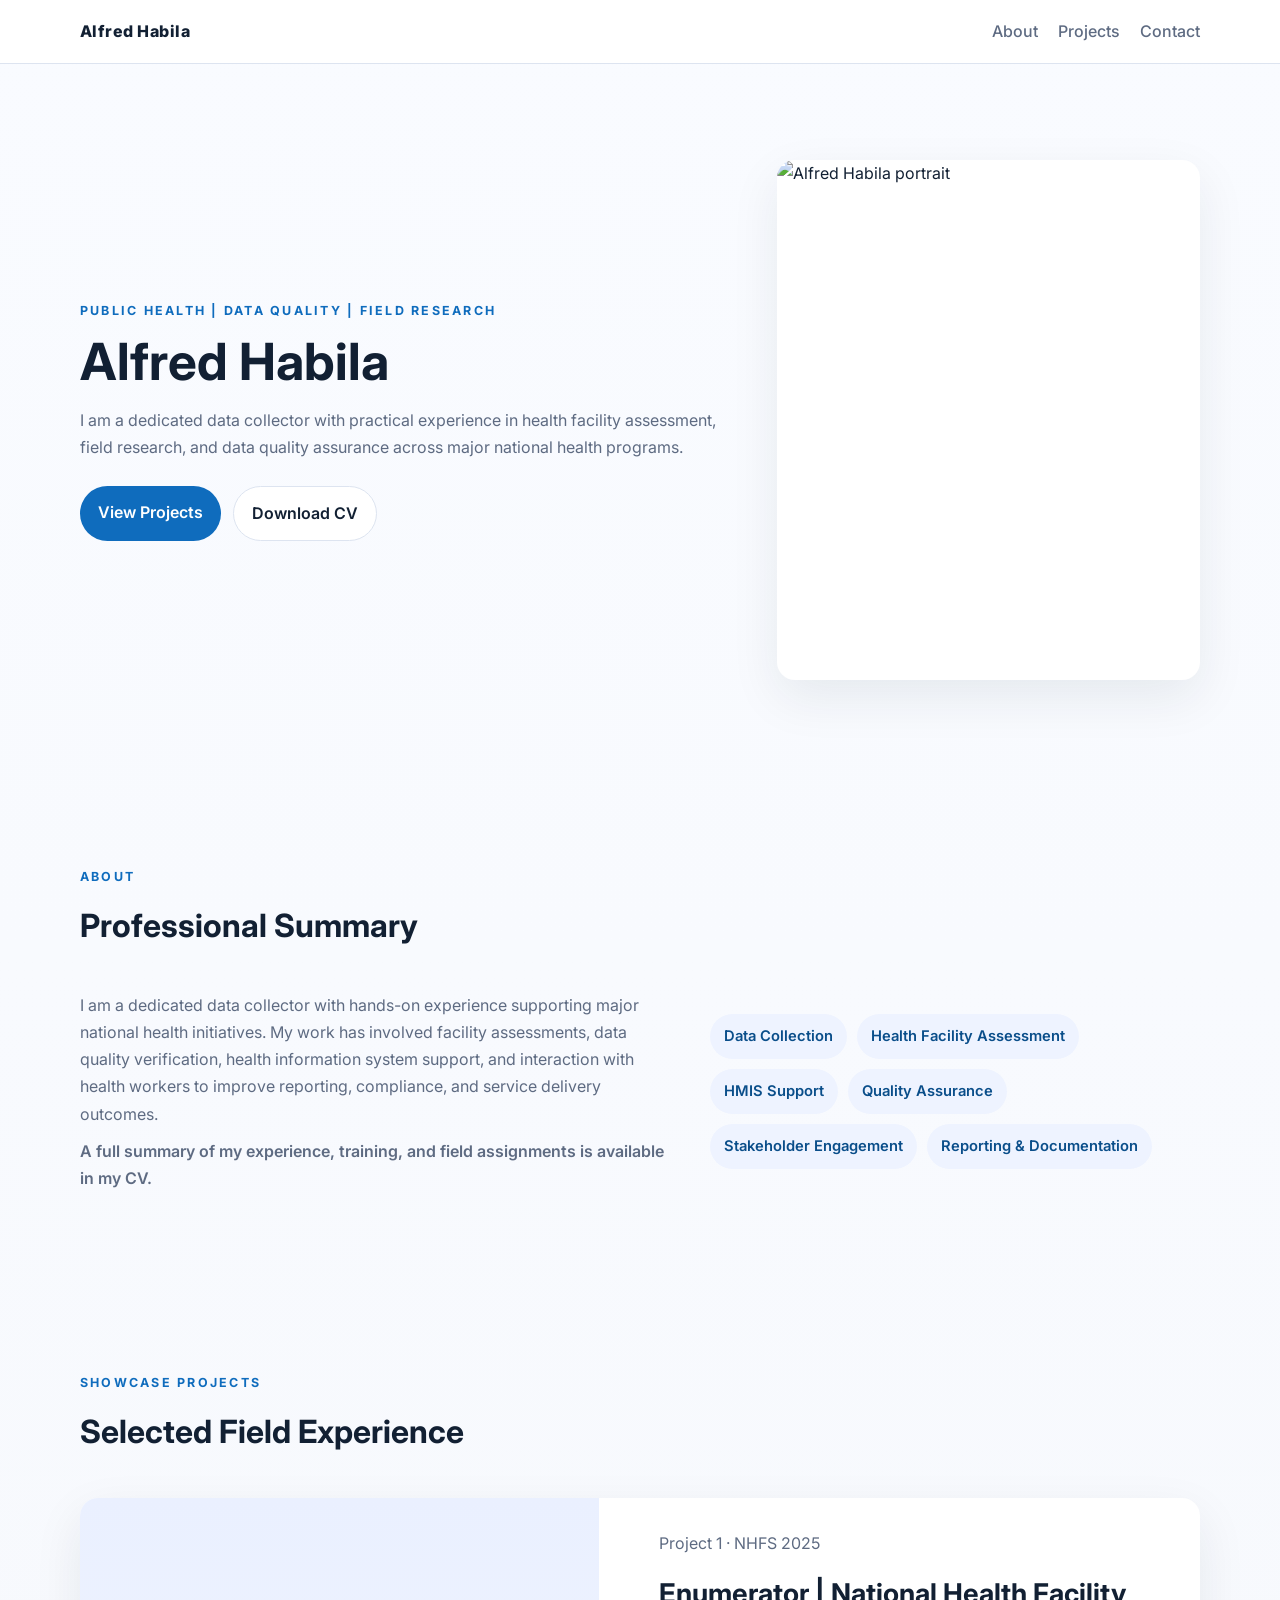
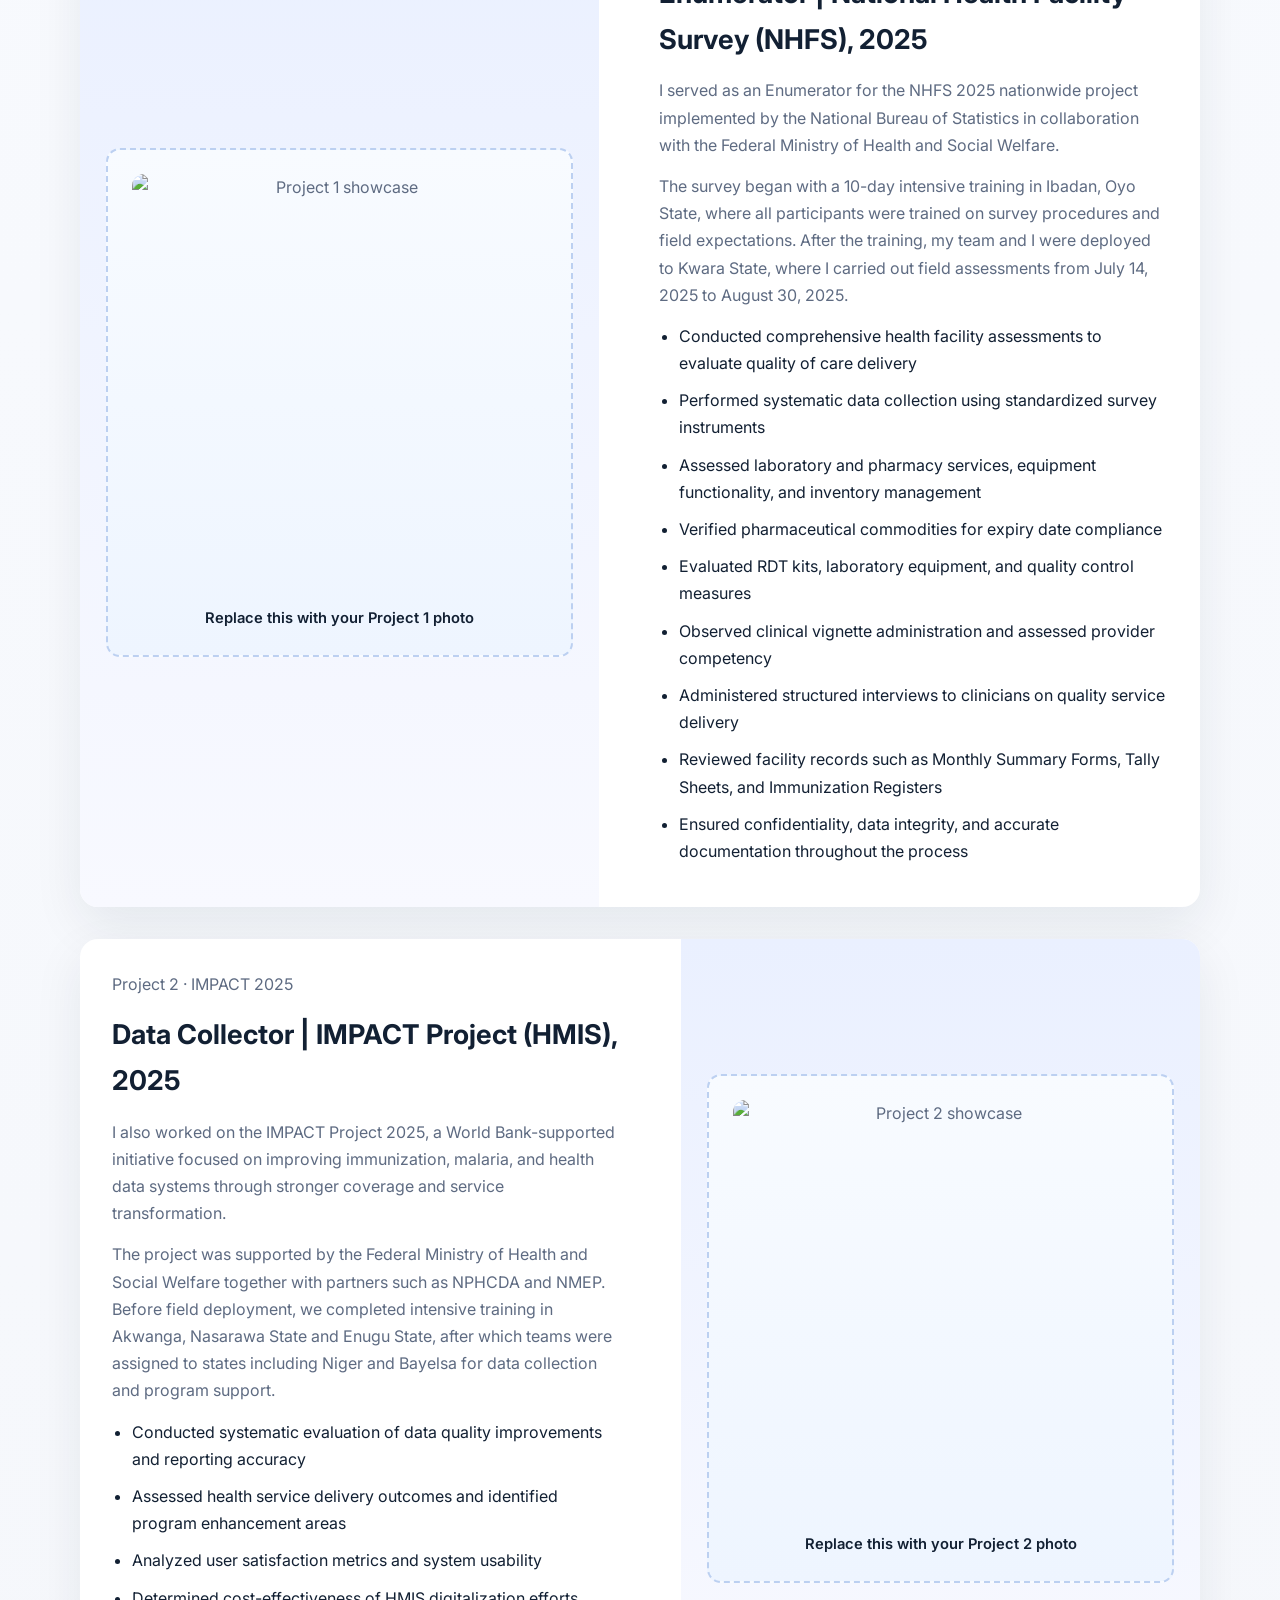
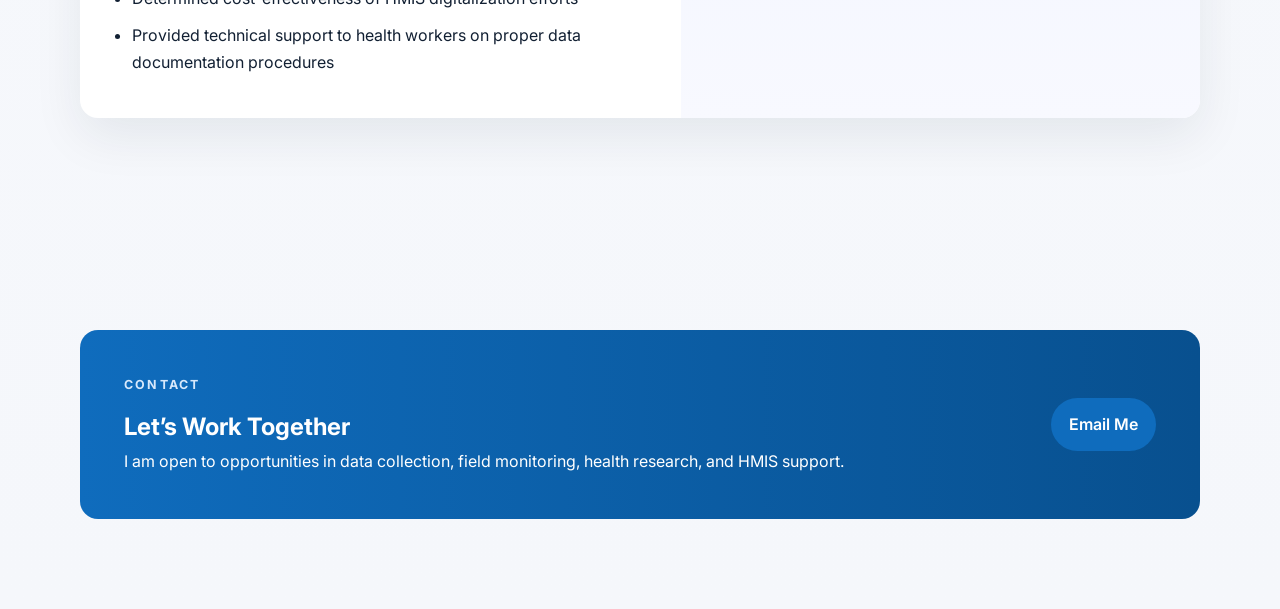
==== index.html @ c8ea1f46 "Add portfolio website and CV page" ====
<!DOCTYPE html>
<html lang="en">
  <head>
    <meta charset="UTF-8" />
    <meta name="viewport" content="width=device-width, initial-scale=1.0" />
    <title>Alfred Habila | Data Collector Portfolio</title>
    <link rel="preconnect" href="https://fonts.googleapis.com" />
    <link rel="preconnect" href="https://fonts.gstatic.com" crossorigin />
    <link
      href="https://fonts.googleapis.com/css2?family=Inter:wght@400;500;600;700;800&display=swap"
      rel="stylesheet"
    />
    <link rel="stylesheet" href="styles.css" />
  </head>
  <body>
    <header class="site-header">
      <div class="container nav-container">
        <a class="brand" href="#home">Alfred Habila</a>
        <nav>
          <a href="#about">About</a>
          <a href="#projects">Projects</a>
          <a href="#contact">Contact</a>
        </nav>
      </div>
    </header>

    <main>
      <section class="hero" id="home">
        <div class="container hero-layout">
          <div>
            <p class="eyebrow">Public Health | Data Quality | Field Research</p>
            <h1>Alfred Habila</h1>
            <p class="hero-text">
              I am a dedicated data collector with practical experience in health facility assessment,
              field research, and data quality assurance across major national health programs.
            </p>
            <div class="hero-actions">
              <a href="#projects" class="btn btn-primary">View Projects</a>
              <a href="cv.html" class="btn btn-secondary">Download CV</a>
            </div>
          </div>
          <div class="hero-card hero-photo-card">
            <img
              src="https://via.placeholder.com/600x700?text=Your+Photo"
              alt="Alfred Habila portrait"
            />
          </div>
        </div>
      </section>

      <section class="about section" id="about">
        <div class="container">
          <div class="section-heading">
            <p class="eyebrow">About</p>
            <h2>Professional Summary</h2>
          </div>
          <div class="about-grid">
            <div>
              <p>
                I am a dedicated data collector with hands-on experience supporting major national
                health initiatives. My work has involved facility assessments, data quality verification,
                health information system support, and interaction with health workers to improve reporting,
                compliance, and service delivery outcomes.
              </p>
              <p class="about-extra">
                A full summary of my experience, training, and field assignments is available in my CV.
              </p>
            </div>
            <div class="skills-pill-group">
              <span>Data Collection</span>
              <span>Health Facility Assessment</span>
              <span>HMIS Support</span>
              <span>Quality Assurance</span>
              <span>Stakeholder Engagement</span>
              <span>Reporting & Documentation</span>
            </div>
          </div>
        </div>
      </section>

      <section class="projects section" id="projects">
        <div class="container">
          <div class="section-heading">
            <p class="eyebrow">Showcase Projects</p>
            <h2>Selected Field Experience</h2>
          </div>

          <article class="project-card">
            <div class="project-media">
              <div class="image-placeholder">
                <img
                  src="https://via.placeholder.com/800x520?text=Project+1+Photo"
                  alt="Project 1 showcase"
                />
                <span class="image-caption">Replace this with your Project 1 photo</span>
              </div>
            </div>
            <div class="project-content">
              <p class="tag">Project 1 · NHFS 2025</p>
              <h3>Enumerator | National Health Facility Survey (NHFS), 2025</h3>
              <p>
                I served as an Enumerator for the NHFS 2025 nationwide project implemented by the
                National Bureau of Statistics in collaboration with the Federal Ministry of Health and
                Social Welfare.
              </p>
              <p>
                The survey began with a 10-day intensive training in Ibadan, Oyo State, where all
                participants were trained on survey procedures and field expectations. After the training,
                my team and I were deployed to Kwara State, where I carried out field assessments from
                July 14, 2025 to August 30, 2025.
              </p>
              <ul>
                <li>Conducted comprehensive health facility assessments to evaluate quality of care delivery</li>
                <li>Performed systematic data collection using standardized survey instruments</li>
                <li>Assessed laboratory and pharmacy services, equipment functionality, and inventory management</li>
                <li>Verified pharmaceutical commodities for expiry date compliance</li>
                <li>Evaluated RDT kits, laboratory equipment, and quality control measures</li>
                <li>Observed clinical vignette administration and assessed provider competency</li>
                <li>Administered structured interviews to clinicians on quality service delivery</li>
                <li>Reviewed facility records such as Monthly Summary Forms, Tally Sheets, and Immunization Registers</li>
                <li>Ensured confidentiality, data integrity, and accurate documentation throughout the process</li>
              </ul>
            </div>
          </article>

          <article class="project-card project-card-alt">
            <div class="project-media">
              <div class="image-placeholder">
                <img
                  src="https://via.placeholder.com/800x520?text=Project+2+Photo"
                  alt="Project 2 showcase"
                />
                <span class="image-caption">Replace this with your Project 2 photo</span>
              </div>
            </div>
            <div class="project-content">
              <p class="tag">Project 2 · IMPACT 2025</p>
              <h3>Data Collector | IMPACT Project (HMIS), 2025</h3>
              <p>
                I also worked on the IMPACT Project 2025, a World Bank-supported initiative focused on
                improving immunization, malaria, and health data systems through stronger coverage and
                service transformation.
              </p>
              <p>
                The project was supported by the Federal Ministry of Health and Social Welfare together with
                partners such as NPHCDA and NMEP. Before field deployment, we completed intensive training in
                Akwanga, Nasarawa State and Enugu State, after which teams were assigned to states including
                Niger and Bayelsa for data collection and program support.
              </p>
              <ul>
                <li>Conducted systematic evaluation of data quality improvements and reporting accuracy</li>
                <li>Assessed health service delivery outcomes and identified program enhancement areas</li>
                <li>Analyzed user satisfaction metrics and system usability</li>
                <li>Determined cost-effectiveness of HMIS digitalization efforts</li>
                <li>Provided technical support to health workers on proper data documentation procedures</li>
              </ul>
            </div>
          </article>
        </div>
      </section>

      <section class="contact section" id="contact">
        <div class="container contact-box">
          <div>
            <p class="eyebrow">Contact</p>
            <h2>Let’s Work Together</h2>
            <p>
              I am open to opportunities in data collection, field monitoring, health research, and HMIS support.
            </p>
          </div>
          <a href="mailto:your.email@example.com" class="btn btn-primary">Email Me</a>
        </div>
      </section>
    </main>
  </body>
</html>
---- styles.css ----
:root {
  --bg: #f5f7fb;
  --surface: #ffffff;
  --surface-muted: #eef3ff;
  --text: #122033;
  --muted: #5e6b82;
  --primary: #0f6cbd;
  --primary-dark: #0a4e8a;
  --border: #dde4f0;
  --shadow: 0 18px 50px rgba(18, 32, 51, 0.08);
  --radius: 18px;
}

* {
  box-sizing: border-box;
  margin: 0;
  padding: 0;
}

html {
  scroll-behavior: smooth;
}

body {
  font-family: "Inter", sans-serif;
  color: var(--text);
  background: linear-gradient(180deg, #f9fbff 0%, var(--bg) 100%);
  line-height: 1.7;
}

img {
  max-width: 100%;
  display: block;
}

a {
  color: inherit;
  text-decoration: none;
}

.container {
  width: min(1120px, 90%);
  margin: 0 auto;
}

.section {
  padding: 90px 0;
}

.site-header {
  position: sticky;
  top: 0;
  z-index: 999;
  background: rgba(255, 255, 255, 0.88);
  backdrop-filter: blur(10px);
  border-bottom: 1px solid var(--border);
}

.nav-container {
  display: flex;
  align-items: center;
  justify-content: space-between;
  padding: 18px 0;
}

.brand {
  font-weight: 800;
  letter-spacing: 0.03em;
}

nav {
  display: flex;
  gap: 20px;
}

nav a {
  color: var(--muted);
  font-weight: 500;
}

.hero {
  padding: 96px 0;
}

.hero-layout {
  display: grid;
  grid-template-columns: 1.4fr 0.9fr;
  gap: 40px;
  align-items: center;
}

.eyebrow {
  text-transform: uppercase;
  letter-spacing: 0.18em;
  font-size: 0.78rem;
  font-weight: 700;
  color: var(--primary);
  margin-bottom: 12px;
}

.hero h1 {
  font-size: clamp(2.4rem, 4vw, 4rem);
  line-height: 1.1;
  margin-bottom: 18px;
}

.hero-text {
  color: var(--muted);
  max-width: 55rem;
  font-size: 1rem;
}

.hero-actions {
  display: flex;
  gap: 12px;
  margin-top: 24px;
}

.btn {
  display: inline-block;
  padding: 13px 18px;
  border-radius: 999px;
  font-weight: 600;
  transition: transform 0.2s ease, background 0.2s ease;
}

.btn:hover {
  transform: translateY(-1px);
}

.btn-primary {
  background: var(--primary);
  color: #fff;
}

.btn-primary:hover {
  background: var(--primary-dark);
}

.btn-secondary {
  border: 1px solid var(--border);
  background: #fff;
}

.hero-card {
  background: var(--surface);
  border-radius: var(--radius);
  box-shadow: var(--shadow);
  padding: 24px;
}

.hero-photo-card {
  overflow: hidden;
  padding: 0;
}

.hero-photo-card img {
  width: 100%;
  height: 100%;
  min-height: 520px;
  object-fit: cover;
}

.hero-stat {
  padding: 18px 0;
  border-bottom: 1px solid var(--border);
}

.hero-stat:last-child {
  border-bottom: none;
}

.hero-stat span {
  display: block;
  color: var(--muted);
  font-size: 0.9rem;
}

.hero-stat strong {
  font-size: 1.3rem;
}

.section-heading {
  margin-bottom: 38px;
}

.section-heading h2 {
  font-size: 2rem;
}

.about-grid {
  display: grid;
  grid-template-columns: 1.1fr 0.9fr;
  gap: 32px;
  align-items: center;
}

.about-grid p {
  color: var(--muted);
}

.skills-pill-group {
  display: flex;
  flex-wrap: wrap;
  gap: 10px;
}

.skills-pill-group span {
  background: var(--surface-muted);
  color: var(--primary-dark);
  padding: 10px 14px;
  border-radius: 999px;
  font-size: 0.92rem;
  font-weight: 600;
}

.project-card {
  display: grid;
  grid-template-columns: 0.95fr 1.05fr;
  gap: 28px;
  background: var(--surface);
  border-radius: var(--radius);
  box-shadow: var(--shadow);
  overflow: hidden;
  margin-bottom: 32px;
}

.project-card-alt {
  grid-template-columns: 1.05fr 0.95fr;
}

.project-card-alt .project-media {
  order: 2;
}

.project-card-alt .project-content {
  order: 1;
}

.project-media {
  background: linear-gradient(180deg, #eaf0ff 0%, #f8f9ff 100%);
  padding: 26px;
  display: flex;
  align-items: center;
  justify-content: center;
}

.image-placeholder {
  width: 100%;
  min-height: 420px;
  border: 2px dashed #bcd0f1;
  background: linear-gradient(180deg, #f8fbff 0%, #eef5ff 100%);
  border-radius: 14px;
  display: flex;
  flex-direction: column;
  align-items: center;
  justify-content: center;
  color: var(--muted);
  text-align: center;
  padding: 24px;
  overflow: hidden;
}

.image-placeholder img {
  width: 100%;
  height: 100%;
  min-height: 420px;
  object-fit: cover;
  border-radius: 12px;
}

.image-caption {
  display: block;
  margin-top: 12px;
  font-size: 0.92rem;
  font-weight: 600;
  color: var(--text);
}

.project-content {
  padding: 32px;
}

.project-content h3 {
  font-size: 1.7rem;
  margin-bottom: 14px;
}

.project-content p {
  color: var(--muted);
  margin-bottom: 14px;
}

.project-content ul {
  padding-left: 20px;
  color: var(--text);
}

.project-content li {
  margin-bottom: 10px;
}

.contact-box {
  background: linear-gradient(90deg, #0f6cbd, #08508f);
  color: #fff;
  border-radius: var(--radius);
  padding: 44px;
  display: flex;
  align-items: center;
  justify-content: space-between;
  gap: 18px;
}

.contact-box .eyebrow {
  color: #d7e8fb;
}

.about-extra {
  margin-top: 10px;
  font-weight: 600;
  color: var(--text);
}

.cv-page {
  display: flex;
  justify-content: center;
}

.cv-card {
  background: var(--surface);
  border-radius: var(--radius);
  box-shadow: var(--shadow);
  padding: 40px;
  max-width: 900px;
  width: 100%;
}

.cv-card h1 {
  font-size: 2rem;
  margin-bottom: 6px;
}

.cv-subtitle {
  color: var(--muted);
  margin-bottom: 24px;
}

.cv-section {
  margin-top: 24px;
}

.cv-section h2 {
  font-size: 1.1rem;
  margin-bottom: 10px;
}

.cv-section ul {
  padding-left: 20px;
}

@media (max-width: 900px) {
  .hero-layout,
  .about-grid,
  .project-card,
  .project-card-alt,
  .contact-box {
    grid-template-columns: 1fr;
    display: block;
  }

  .project-card-alt .project-media,
  .project-card-alt .project-content {
    order: initial;
  }

  .project-media {
    padding: 18px;
  }

  .image-placeholder {
    min-height: 300px;
  }

  .contact-box {
    text-align: center;
  }
}

@media (max-width: 640px) {
  .nav-container {
    flex-direction: column;
    gap: 10px;
  }

  .hero {
    padding: 72px 0;
  }

  .hero-actions {
    flex-direction: column;
  }

  .section {
    padding: 68px 0;
  }

  .project-content,
  .contact-box {
    padding: 22px;
  }
}
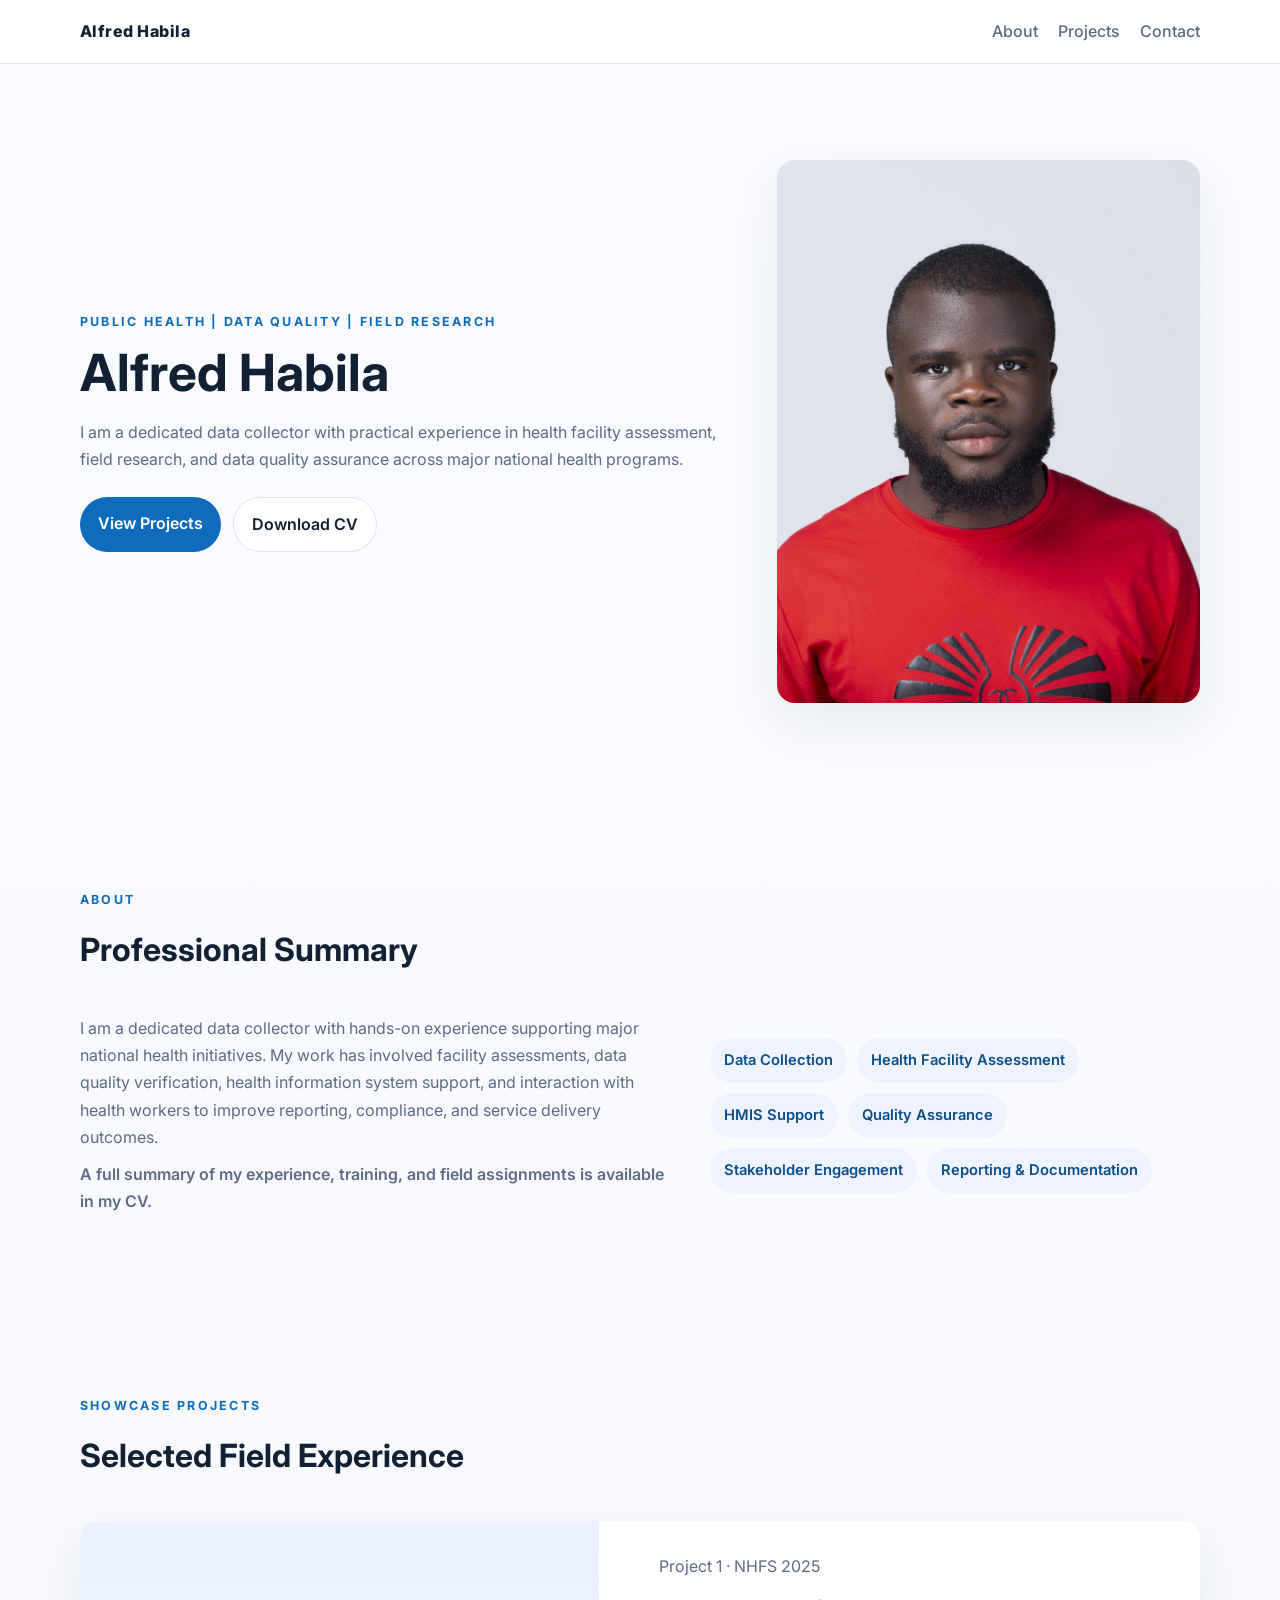
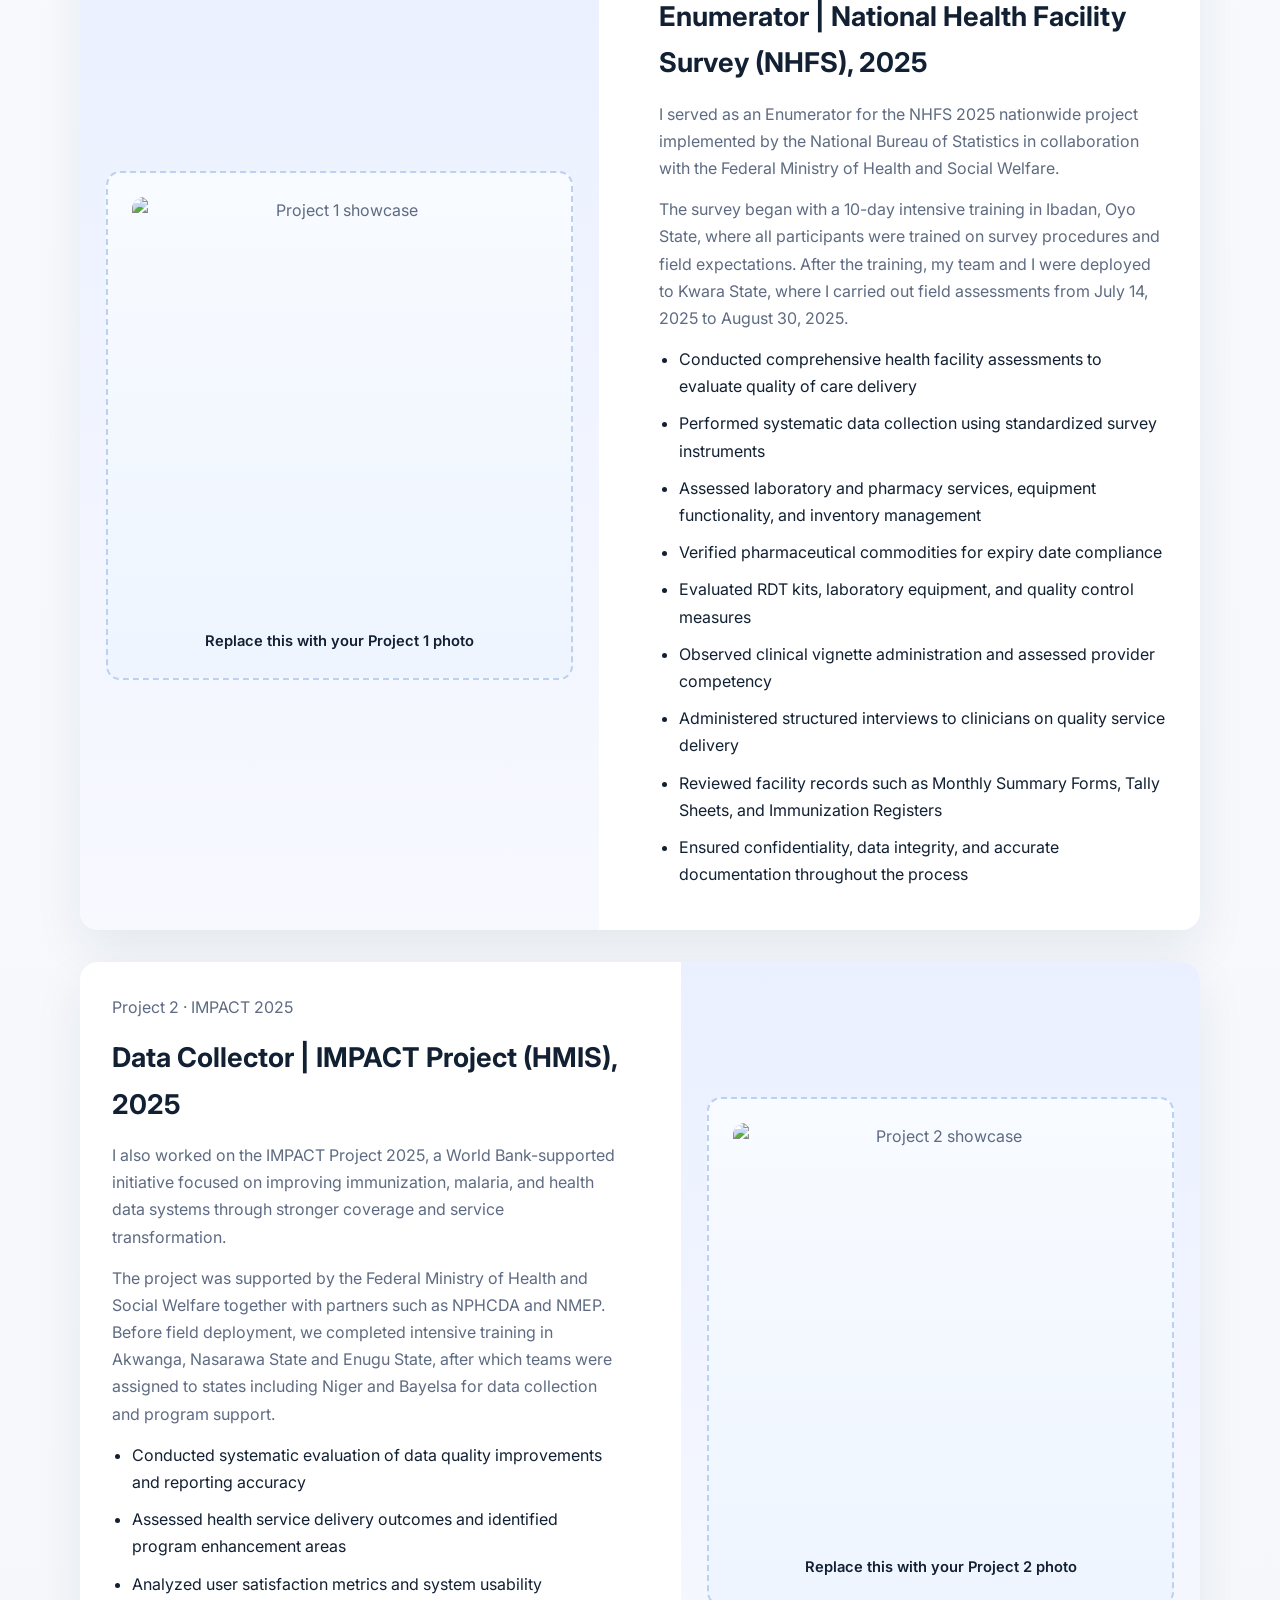
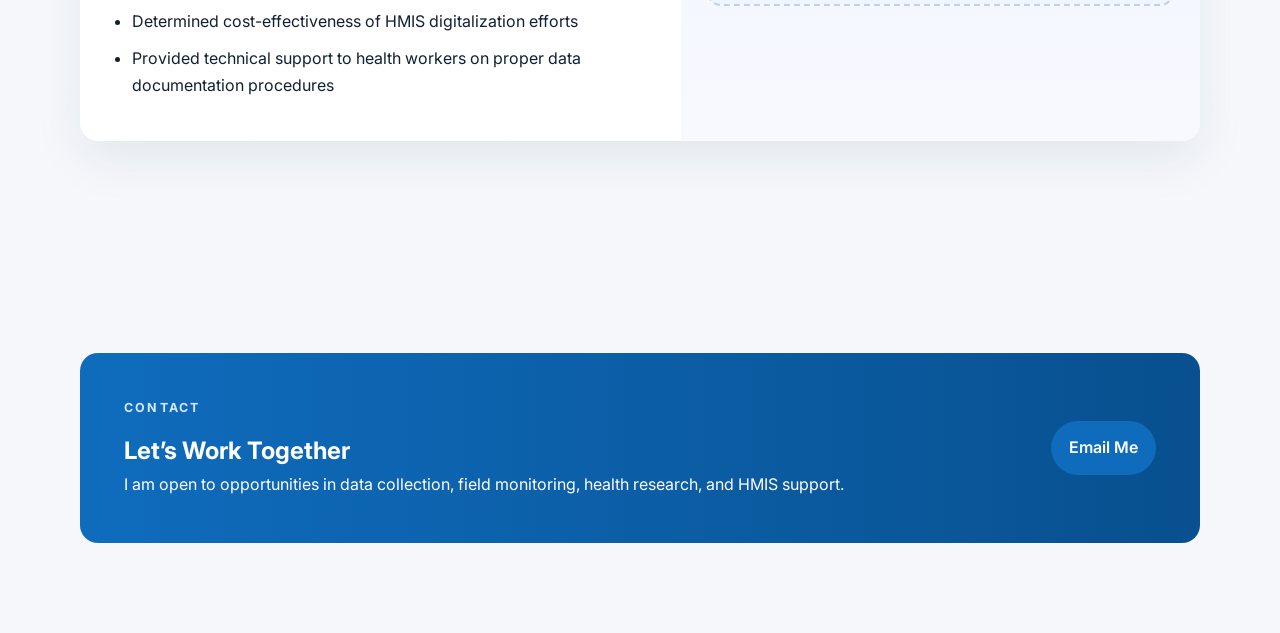
==== commit d43847a3: "Update index.html" ====
--- a/index.html
+++ b/index.html
@@ -41,7 +41,7 @@
           </div>
           <div class="hero-card hero-photo-card">
             <img
-              src="https://via.placeholder.com/600x700?text=Your+Photo"
+              src="images/dp_alfred_new.jpg"
               alt="Alfred Habila portrait"
             />
           </div>
@@ -89,7 +89,7 @@
             <div class="project-media">
               <div class="image-placeholder">
                 <img
-                  src="https://via.placeholder.com/800x520?text=Project+1+Photo"
+                  src="images/project1-placeholder.jpg"
                   alt="Project 1 showcase"
                 />
                 <span class="image-caption">Replace this with your Project 1 photo</span>
@@ -127,7 +127,7 @@
             <div class="project-media">
               <div class="image-placeholder">
                 <img
-                  src="https://via.placeholder.com/800x520?text=Project+2+Photo"
+                  src="images/project2-placeholder.jpg"
                   alt="Project 2 showcase"
                 />
                 <span class="image-caption">Replace this with your Project 2 photo</span>
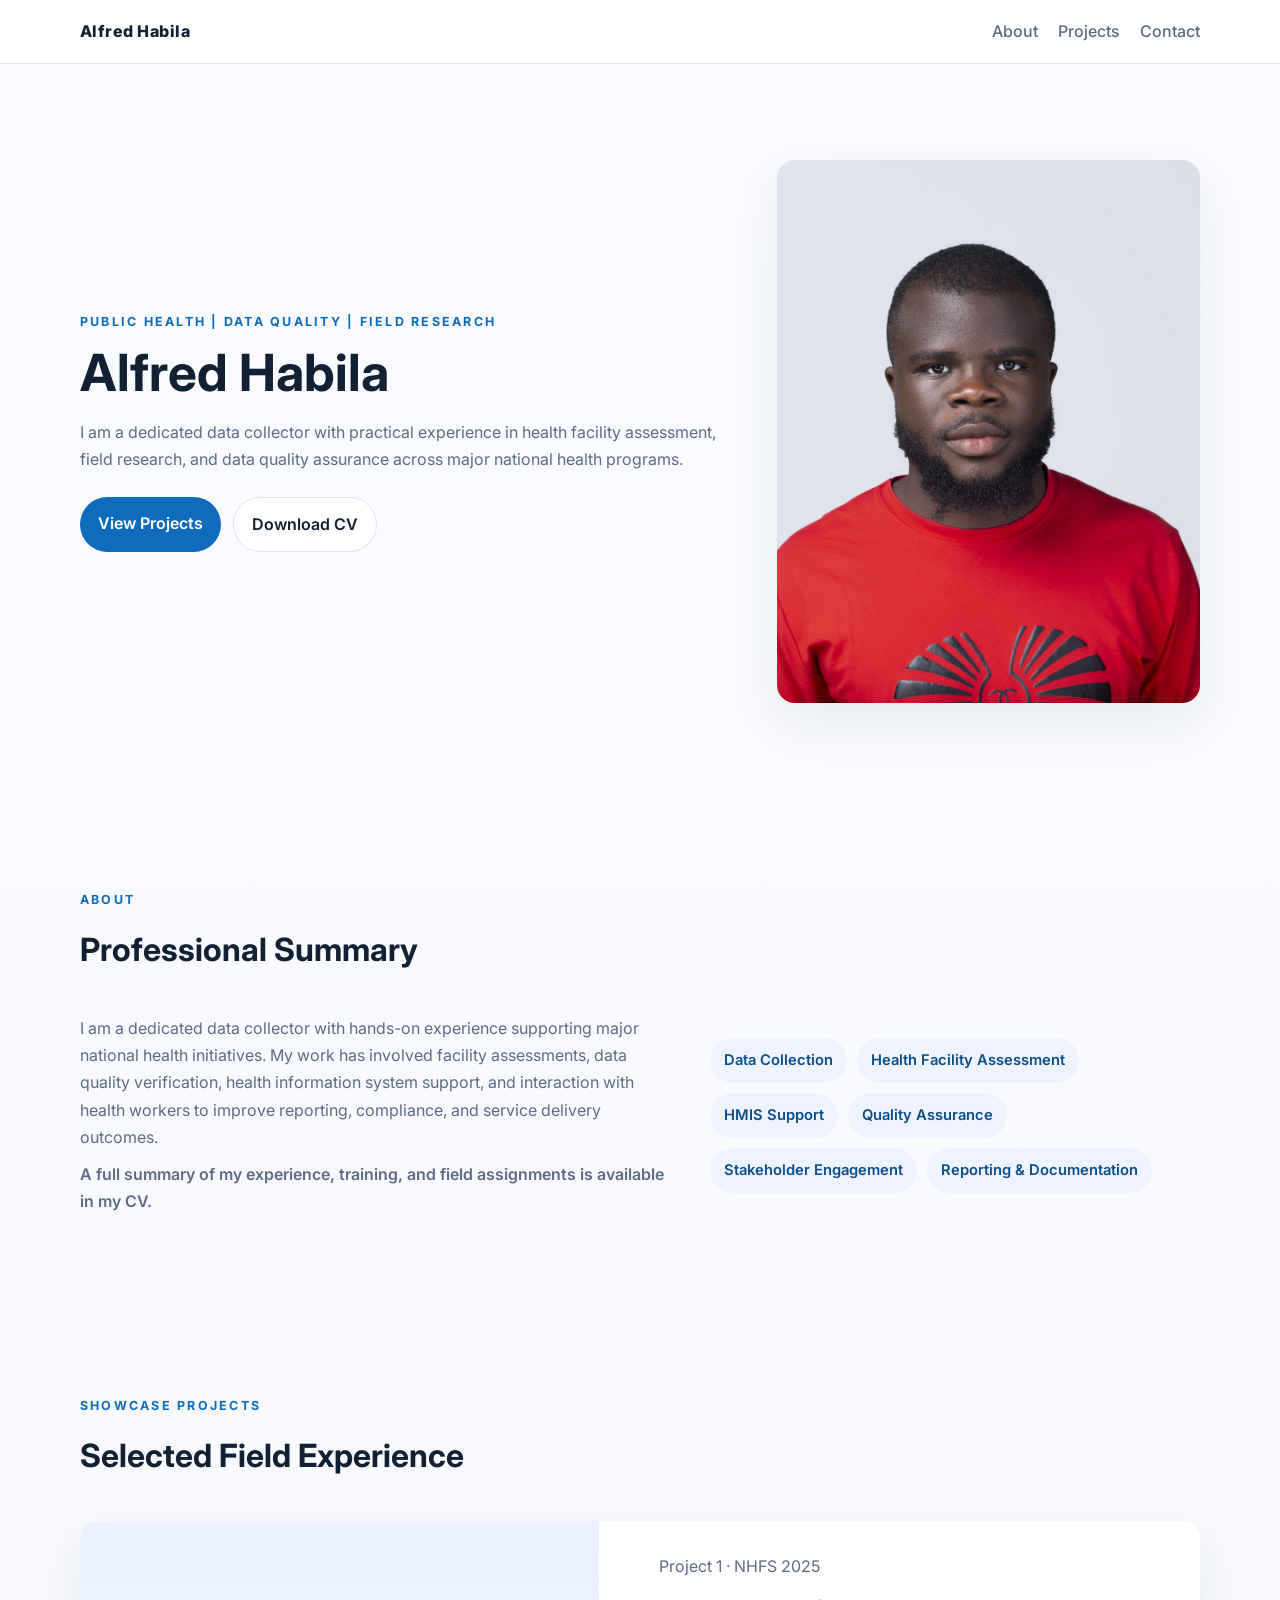
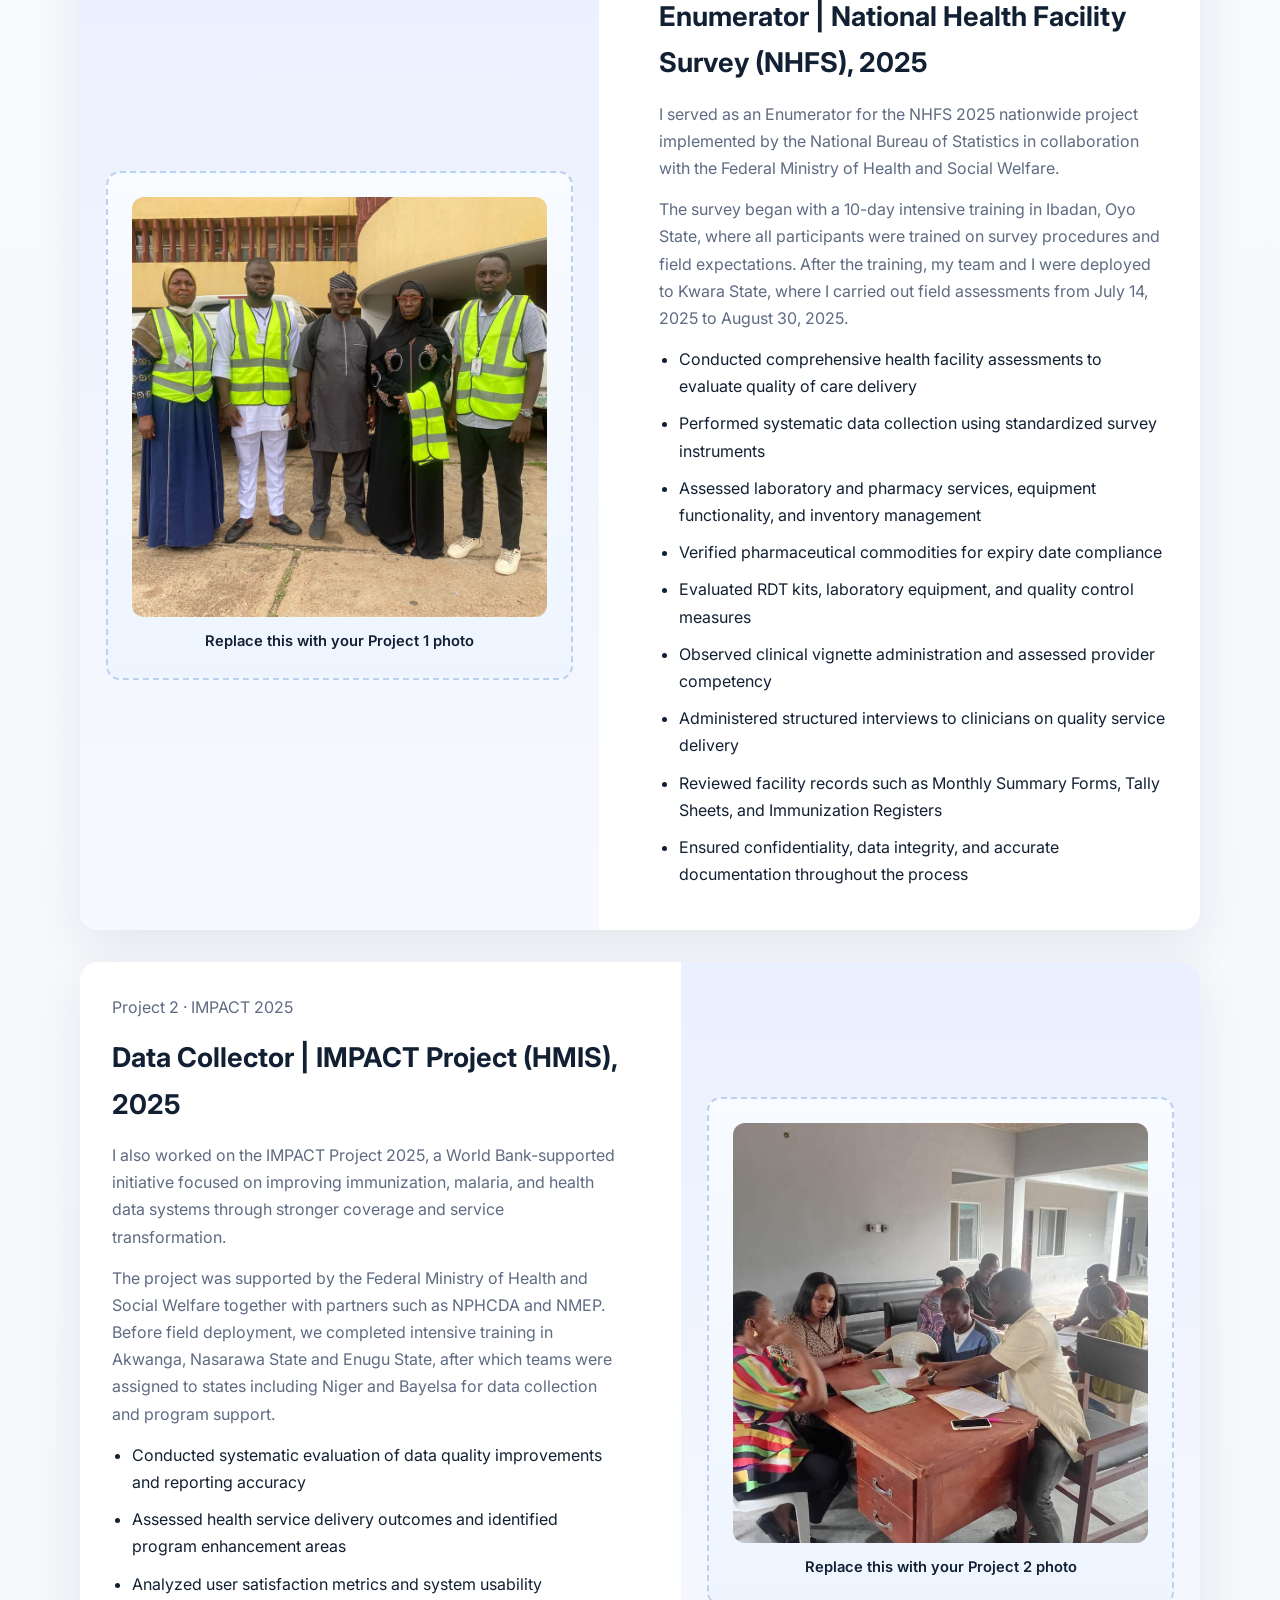
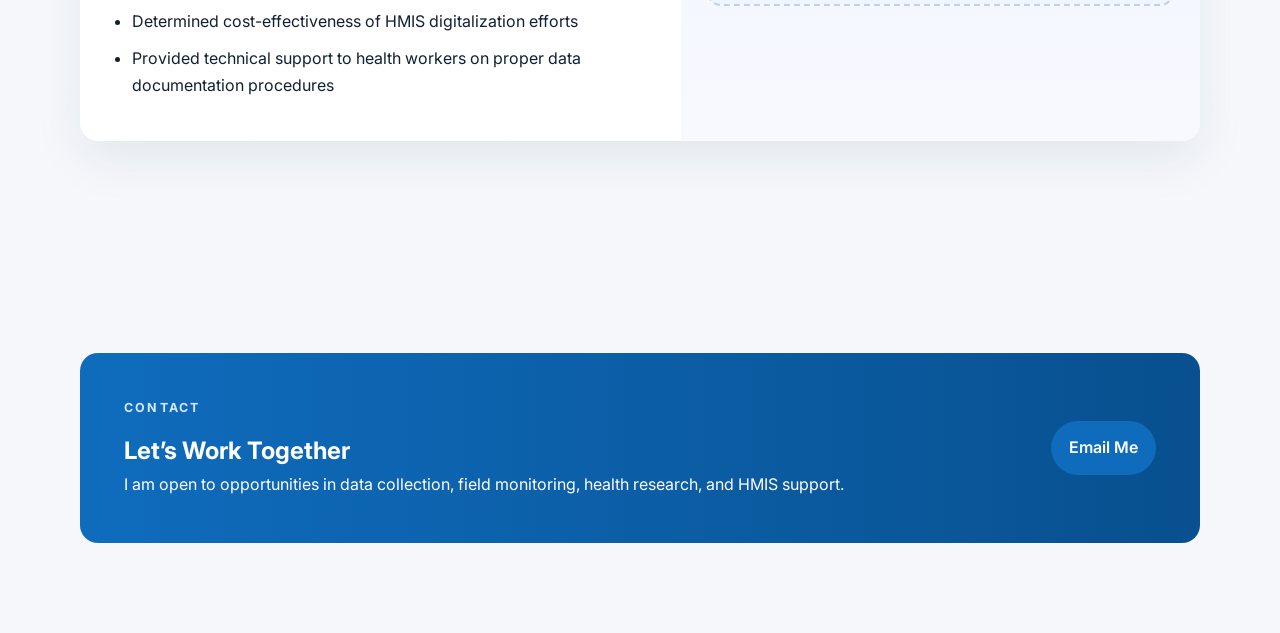
==== commit 67552d80: "Update index.html" ====
--- a/index.html
+++ b/index.html
@@ -89,7 +89,7 @@
             <div class="project-media">
               <div class="image-placeholder">
                 <img
-                  src="images/project1-placeholder.jpg"
+                  src="images/alfred_1_project 1.jpeg"
                   alt="Project 1 showcase"
                 />
                 <span class="image-caption">Replace this with your Project 1 photo</span>
@@ -127,7 +127,7 @@
             <div class="project-media">
               <div class="image-placeholder">
                 <img
-                  src="images/project2-placeholder.jpg"
+                  src="images/Alfred_2_Project 2.jpeg"
                   alt="Project 2 showcase"
                 />
                 <span class="image-caption">Replace this with your Project 2 photo</span>
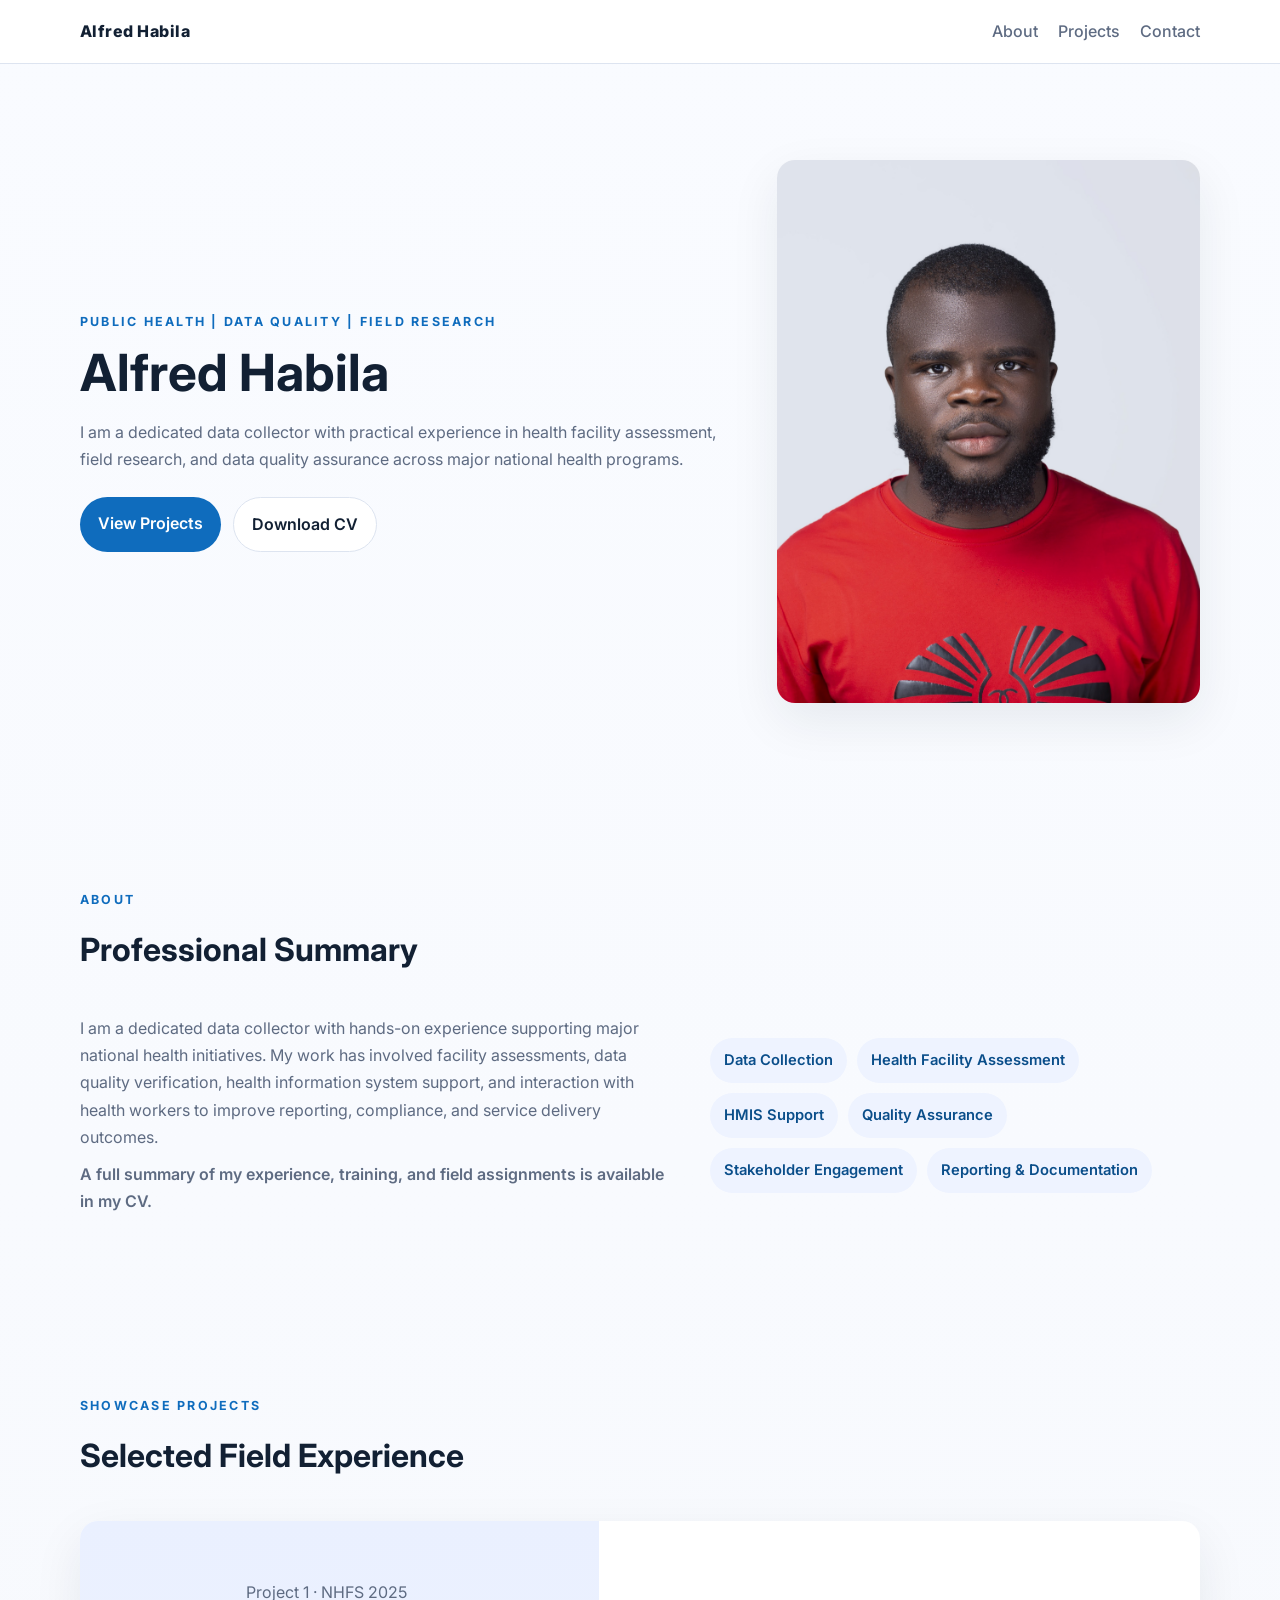
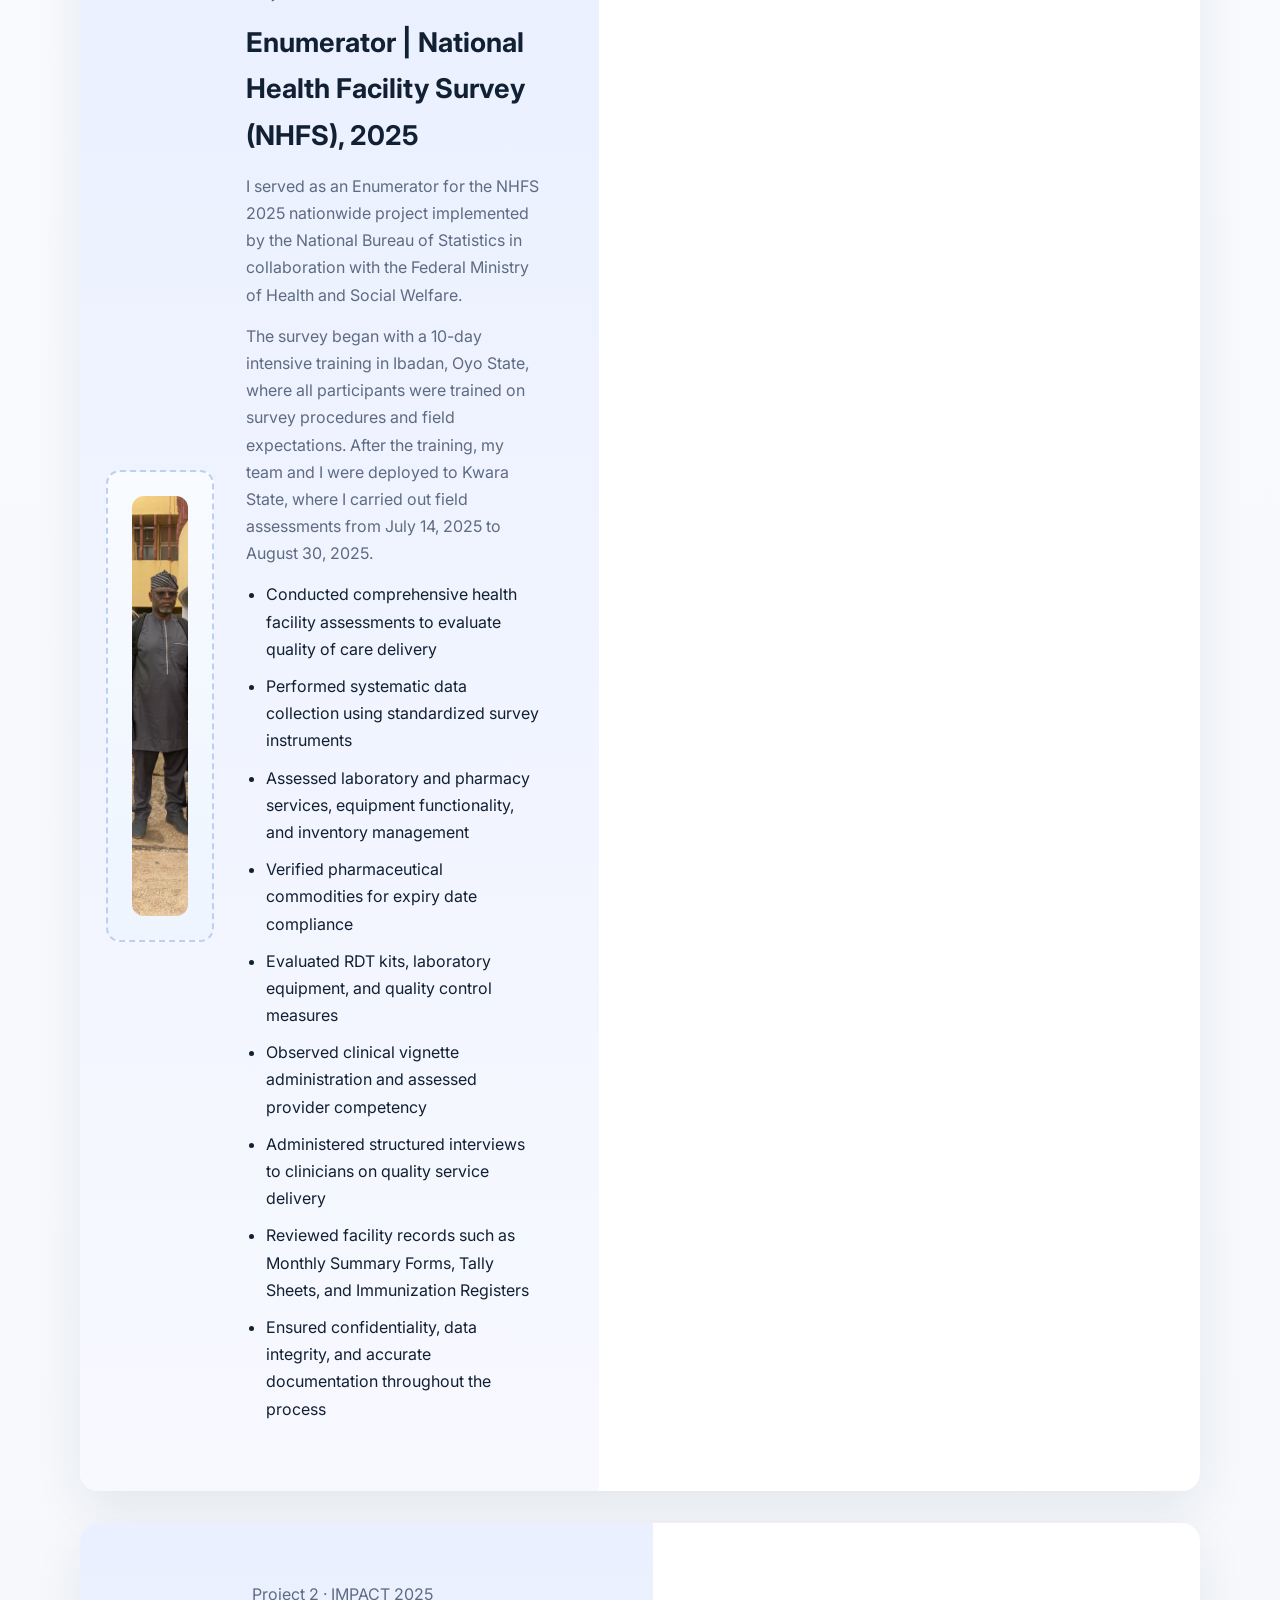
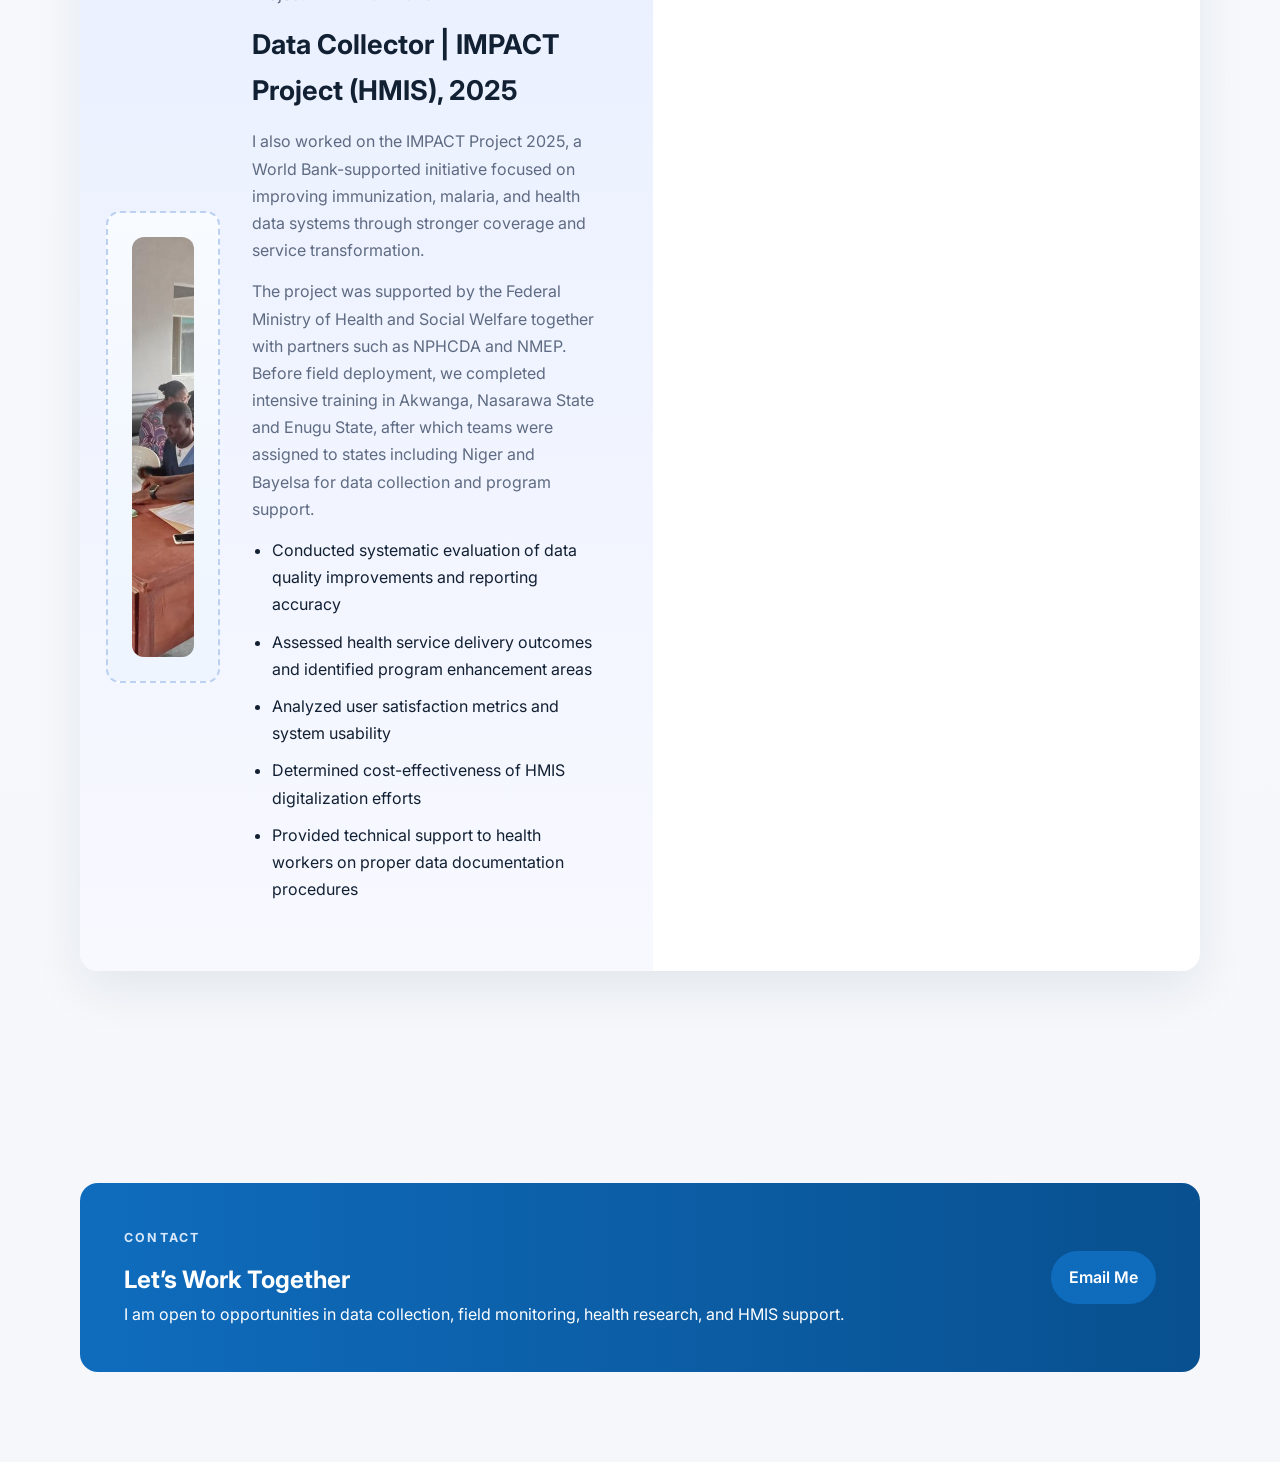
==== commit f577022e: "Remove placeholder images and captions Removed placeholder images and captions for Project 1 and Pro" ====
--- a/index.html
+++ b/index.html
@@ -91,8 +91,6 @@
                 <img
                   src="images/alfred_1_project 1.jpeg"
                   alt="Project 1 showcase"
-                />
-                <span class="image-caption">Replace this with your Project 1 photo</span>
               </div>
             </div>
             <div class="project-content">
@@ -129,8 +127,6 @@
                 <img
                   src="images/Alfred_2_Project 2.jpeg"
                   alt="Project 2 showcase"
-                />
-                <span class="image-caption">Replace this with your Project 2 photo</span>
               </div>
             </div>
             <div class="project-content">
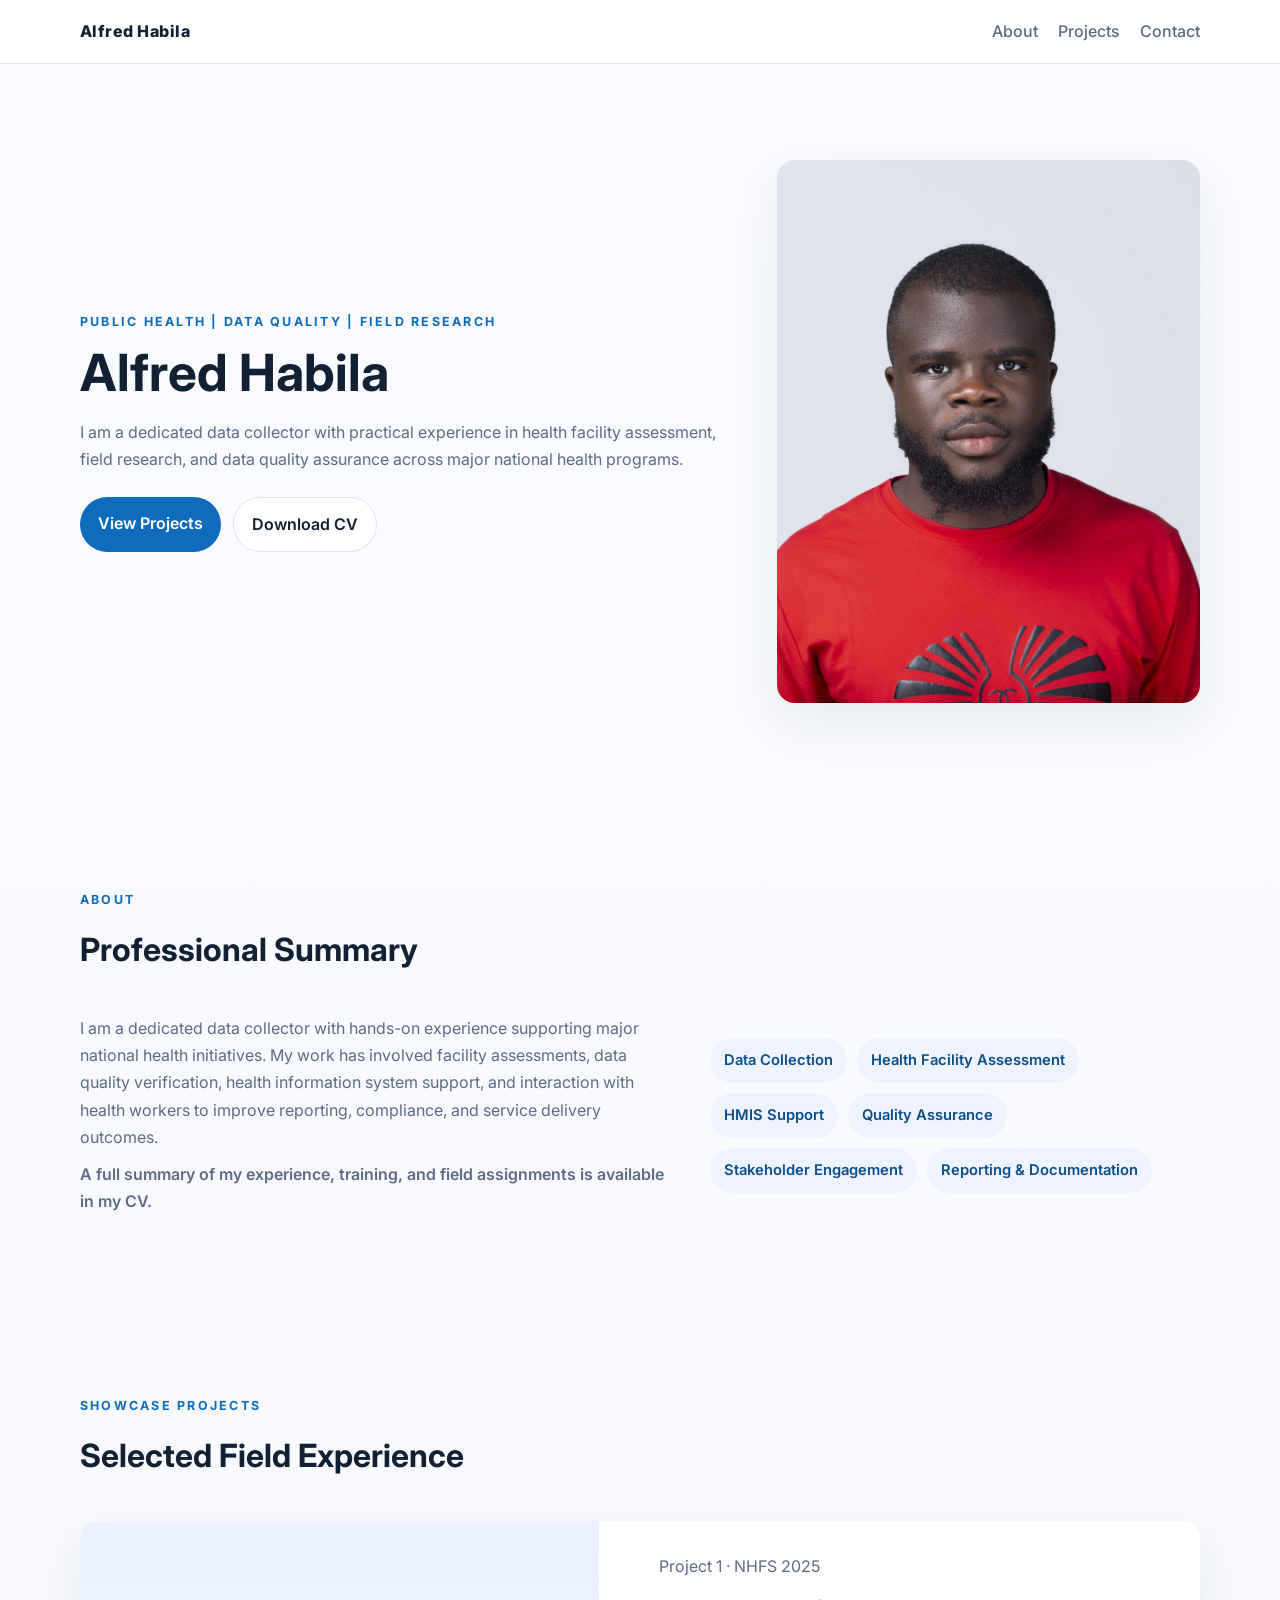
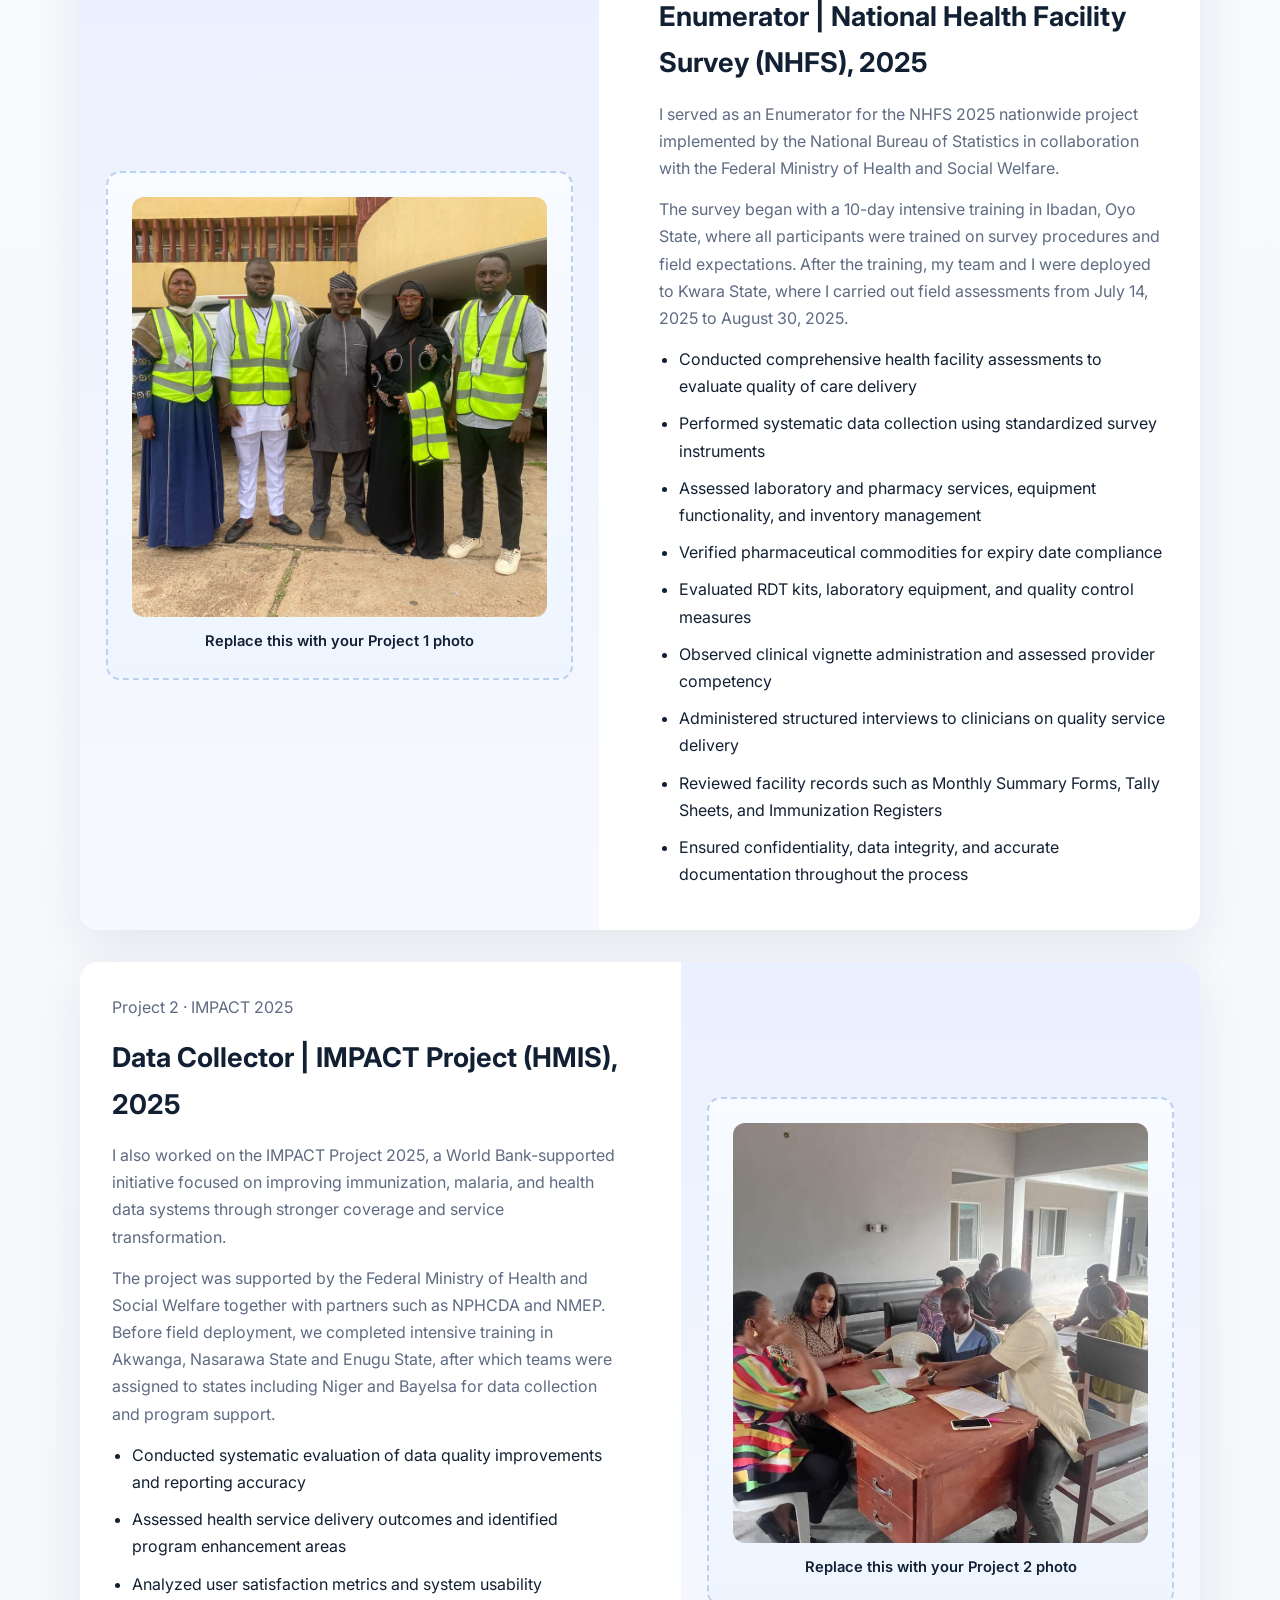
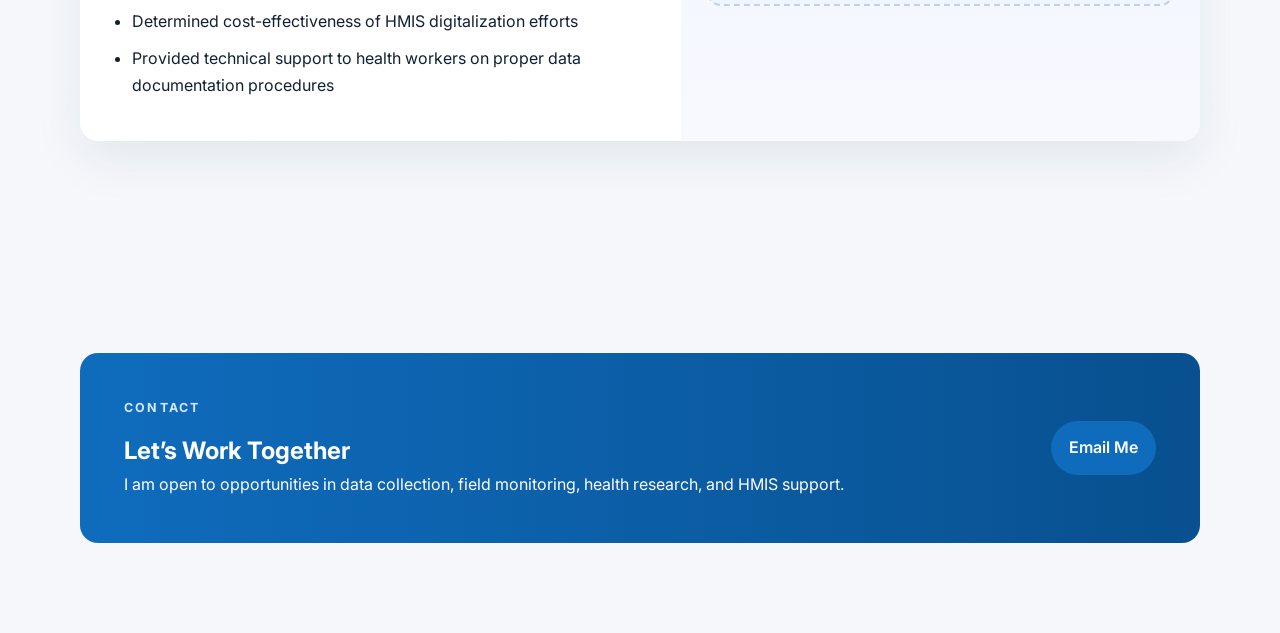
==== commit 88636e2b: "Fix HTML structure and update image placeholders" ====
--- a/index.html
+++ b/index.html
@@ -91,6 +91,8 @@
                 <img
                   src="images/alfred_1_project 1.jpeg"
                   alt="Project 1 showcase"
+                />
+                <span class="image-caption">Replace this with your Project 1 photo</span>
               </div>
             </div>
             <div class="project-content">
@@ -127,6 +129,8 @@
                 <img
                   src="images/Alfred_2_Project 2.jpeg"
                   alt="Project 2 showcase"
+                />
+                <span class="image-caption">Replace this with your Project 2 photo</span>
               </div>
             </div>
             <div class="project-content">
